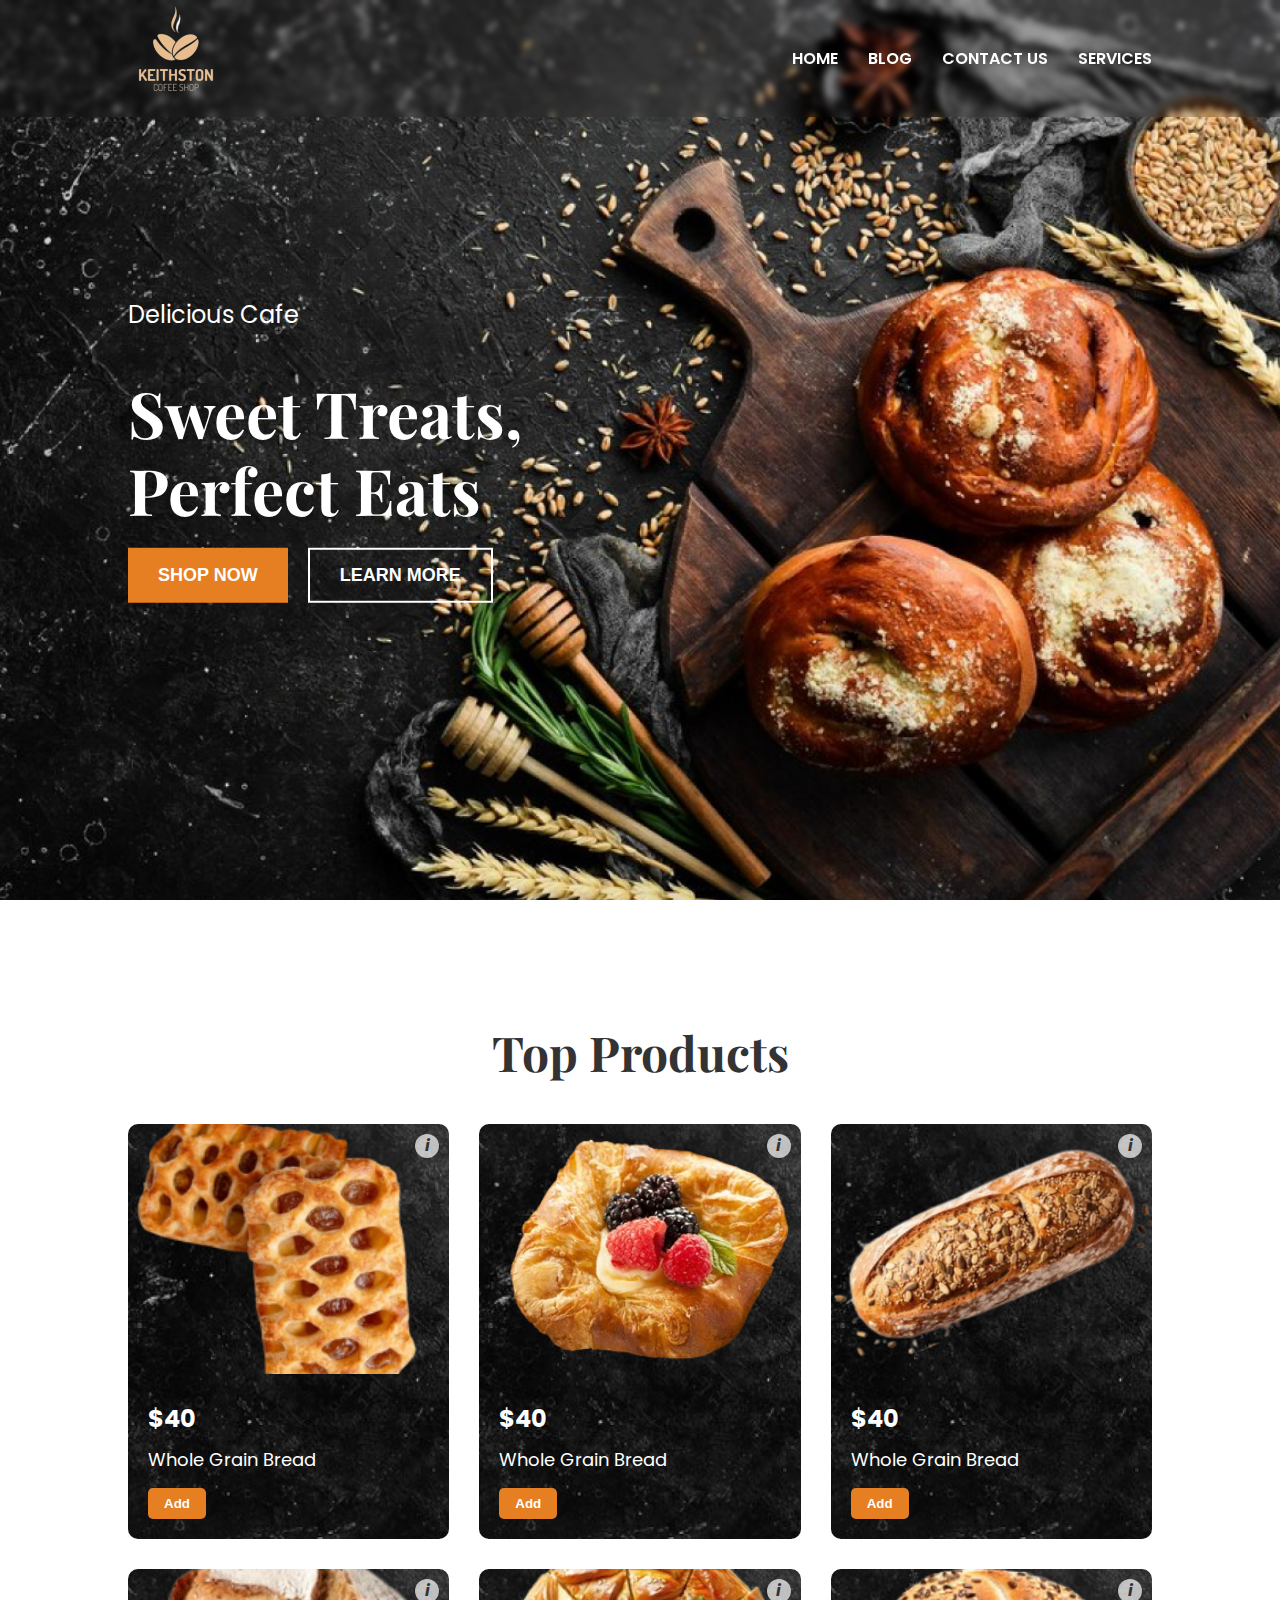
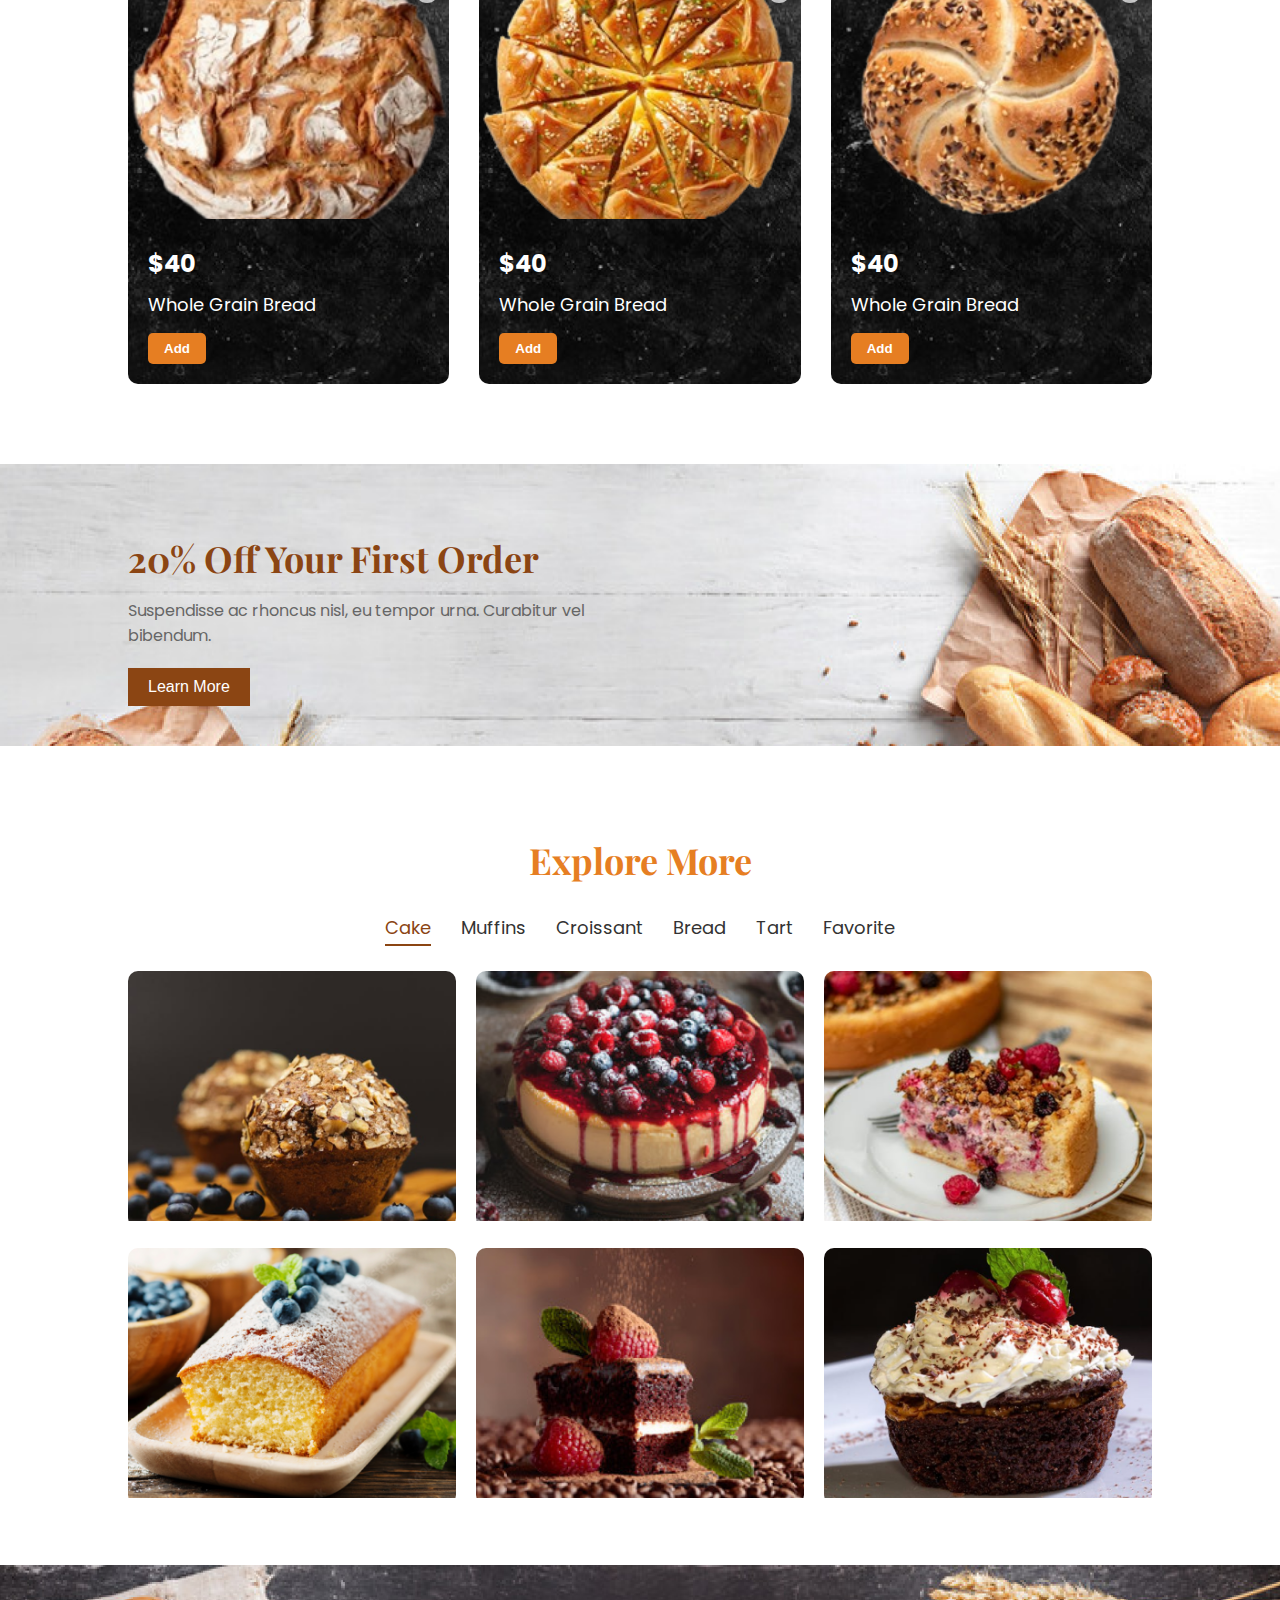
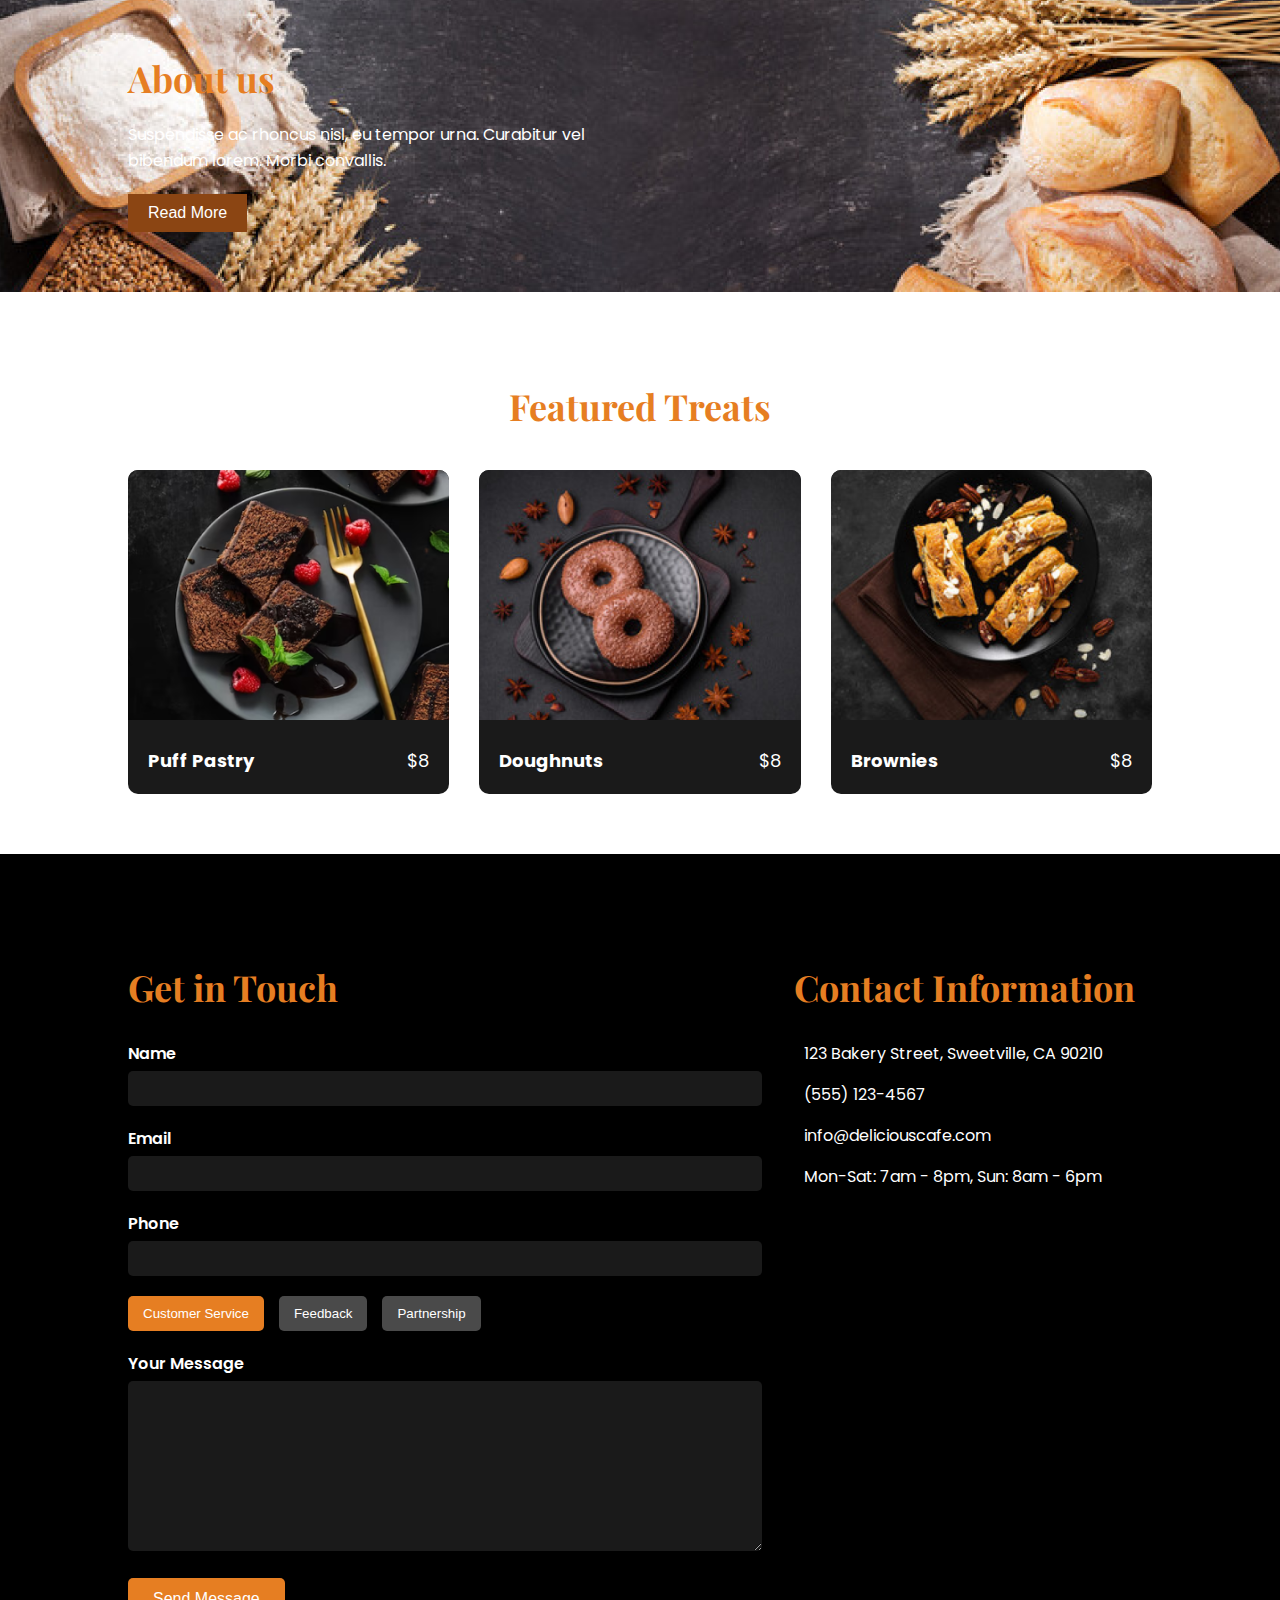
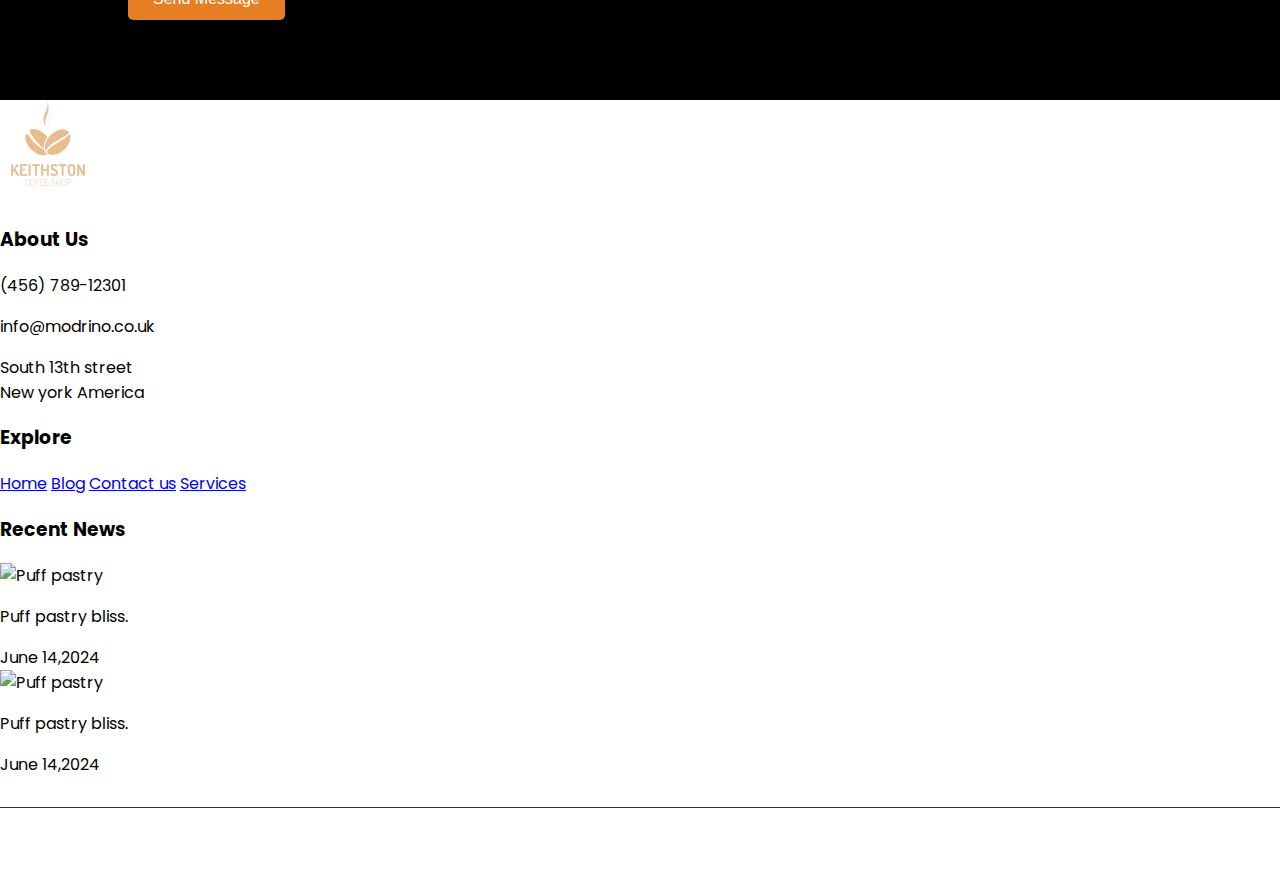
==== blog.html @ e35a1c12 "first commit" ====
<!DOCTYPE html>
<html lang="en">
<head>
    <meta charset="UTF-8">
    <meta name="viewport" content="width=device-width, initial-scale=1.0">
    <title>Delicious Cafe - Sweet Treats, Perfect Eats</title>
    <link rel="stylesheet" href="stil.css">
    <link href="https://fonts.googleapis.com/css2?family=Inter:wght@100;200;300;400;500;600;700;800;900&family=Poppins:wght@100;200;300;400;500;600;700;800;900&family=Sansita+Swashed:wght@300;400;500;600;700;800&family=League+Spartan:wght@100;200;300;400;500;600;700;800;900&display=swap"
     rel="stylesheet">
</head>
<body>
    <div class="home-container">
        <nav class="nav-bar">
            <div class="logo">
               <a href="./index.html">
                <img src="./img/Modrino__2_-removebg-preview 1.png" alt="Keith Ston">
            </a> 
            </div>
            <div class="nav-items">
                <a href="#">Home</a>
                <a href="#">Blog</a>
                <a href="#">Contact Us</a>
                <a href="#">Services</a>
            </div>
        </nav>
        <div class="content">
            <div class="subtitle">Delicious Cafe</div>
            <h1>Sweet Treats,<br>Perfect Eats</h1>
            <div class="buttons">
                <button class="btn btn-primary">Shop Now</button>
                <button class="btn btn-secondary">Learn More</button>
            </div>
        </div>
    </div>
    <section class="top-products">
        <h2>Top Products</h2>
        <div class="product-grid">
            <div class="product-card">
                <img src="./images/products/product1.png" alt="Whole Grain Bread" class="product-image">
                <div class="product-info">
                    <div class="product-price">$40</div>
                    <div class="product-name">Whole Grain Bread</div>
                    <button class="add-btn">Add</button>
                </div>
                <div class="info-icon"></div>
            </div>
            <div class="product-card">
                <img src="./images/products/product2.png" alt="Whole Grain Bread" class="product-image">
                <div class="product-info">
                    <div class="product-price">$40</div>
                    <div class="product-name">Whole Grain Bread</div>
                    <button class="add-btn">Add</button>
                </div>
                <div class="info-icon"></div>
            </div>
            <div class="product-card">
                <img src="./images/products/product3.png" alt="Whole Grain Bread" class="product-image">
                <div class="product-info">
                    <div class="product-price">$40</div>
                    <div class="product-name">Whole Grain Bread</div>
                    <button class="add-btn">Add</button>
                </div>
                <div class="info-icon"></div>
            </div>
            <div class="product-card">
                <img src="./images/products/product4.png" alt="Whole Grain Bread" class="product-image">
                <div class="product-info">
                    <div class="product-price">$40</div>
                    <div class="product-name">Whole Grain Bread</div>
                    <button class="add-btn">Add</button>
                </div>
                <div class="info-icon"></div>
            </div>
            <div class="product-card">
                <img src="./images/products/product5.png" alt="Whole Grain Bread" class="product-image">
                <div class="product-info">
                    <div class="product-price">$40</div>
                    <div class="product-name">Whole Grain Bread</div>
                    <button class="add-btn">Add</button>
                </div>
                <div class="info-icon"></div>
            </div>
            <div class="product-card">
                <img src="./images/products/product6.png" alt="Whole Grain Bread" class="product-image">
                <div class="product-info">
                    <div class="product-price">$40</div>
                    <div class="product-name">Whole Grain Bread</div>
                    <button class="add-btn">Add</button>
                </div>
                <div class="info-icon"></div>
            </div>
        </div>
    </section>
    <section class="discount-banner">
        <div class="discount-content">
            <h2 class="discount-title">20% Off Your First Order</h2>
            <p class="discount-description">Suspendisse ac rhoncus nisl, eu tempor urna. Curabitur vel bibendum.</p>
            <button class="discount-button">Learn More</button>
        </div>
        <div class="discount-image">
            <!-- <img src="./images/promotion.png" alt="Assortment of breads"> -->
        </div>
    </section>

    <section class="explore-more">
        <h2 class="explore-title">Explore More</h2>
        <div class="explore-categories">
            <div class="category active">Cake</div>
            <div class="category">Muffins</div>
            <div class="category">Croissant</div>
            <div class="category">Bread</div>
            <div class="category">Tart</div>
            <div class="category">Favorite</div>
        </div>
        <div class="explore-grid">
            <div class="explore-item">
                <img src="./images/explore/img1.png" alt="Blueberry Muffin">
            </div>
            <div class="explore-item">
                <img src="./images/explore/img2.png" alt="Berry Cheesecake">
            </div>
            <div class="explore-item">
                <img src="./images/explore/img3.png" alt="Fruit Tart">
            </div>
            <div class="explore-item">
                <img src="./images/explore/img4.png" alt="Lemon Cake">
            </div>
            <div class="explore-item">
                <img src="./images/explore/img5.png" alt="Chocolate Cake">
            </div>
            <div class="explore-item">
                <img src="./images/explore/img6.png" alt="Cupcake">
            </div>
        </div>
    </section>

    <!-- waaaaaaah bit n3ess hadi talta -->
    <section class="about-us">
        <div class="about-content">
            <h2 class="about-title">About us</h2>
            <p class="about-description">Suspendisse ac rhoncus nisl, eu tempor urna. Curabitur vel bibendum lorem. Morbi convallis.</p>
            <button class="about-button">Read More</button>
        </div>
        <div class="about-image">
            <!-- <img src="about-image-1.jpg" alt="Bread and wheat">
            <img src="about-image-2.jpg" alt="Fresh baked goods"> -->
        </div>
    </section>

    <section class="featured-treats">
        <h2 class="featured-title">Featured Treats</h2>
        <div class="featured-grid">
            <div class="featured-item">
                <img src="./images/features/brownies.png" alt="Puff Pastry">
                <div class="featured-info">
                    <span class="featured-name">Puff Pastry</span>
                    <span class="featured-price">$8</span>
                </div>
            </div>
            <div class="featured-item">
                <img src="./images/features/dougnuts.png" alt="Doughnuts">
                <div class="featured-info">
                    <span class="featured-name">Doughnuts</span>
                    <span class="featured-price">$8</span>
                </div>
            </div>
            <div class="featured-item">
                <img src="./images/features/puff-pastry.png" alt="Brownies">
                <div class="featured-info">
                    <span class="featured-name">Brownies</span>
                    <span class="featured-price">$8</span>
                </div>
            </div>
        </div>
    </section>

    <!-- contacte moi svp hh -->
    <section class="contact-section">
        <div class="contact-content">
            <div class="contact-form">
                <h2>Get in Touch</h2>
                <form>
                    <div class="form-group">
                        <label for="name">Name</label>
                        <input type="text" id="name" name="name" required>
                    </div>
                    <div class="form-group">
                        <label for="email">Email</label>
                        <input type="email" id="email" name="email" required>
                    </div>
                    <div class="form-group">
                        <label for="phone">Phone</label>
                        <input type="tel" id="phone" name="phone">
                    </div>
                    <div class="message-type">
                        <button type="button" class="active">Customer Service</button>
                        <button type="button">Feedback</button>
                        <button type="button">Partnership</button>
                    </div>
                    <div class="form-group">
                        <label for="message">Your Message</label>
                        <textarea id="message" name="message" required></textarea>
                    </div>
                    <button type="submit" class="submit-btn">Send Message</button>
                </form>
            </div>
            <div class="contact-info">
                <h2>Contact Information</h2>
                <p><i class="fas fa-map-marker-alt"></i> 123 Bakery Street, Sweetville, CA 90210</p>
                <p><i class="fas fa-phone"></i> (555) 123-4567</p>
                <p><i class="fas fa-envelope"></i> info@deliciouscafe.com</p>
                <p><i class="fas fa-clock"></i> Mon-Sat: 7am - 8pm, Sun: 8am - 6pm</p>
            </div>
        </div>
        </section>
        <!-- about hna         -->
        <footer class="footer">
            <div class="footer-content">
                <div class="footer-section">
                    <div class="footer-logo">
                        <img src="./images/logo.png" alt="Keithston logo">
                       
                    </div>
                    <h3>About Us</h3>
                    <p>(456) 789-12301</p>
                    <p>info@modrino.co.uk</p>
                    <p>South 13th street<br>New york America</p>
                    <div class="social-icons">
                        <a href="#"><i class="fab fa-facebook-f"></i></a>
                        <a href="#"><i class="fab fa-pinterest-p"></i></a>
                        <a href="#"><i class="fab fa-whatsapp"></i></a>
                        <a href="#"><i class="fab fa-instagram"></i></a>
                    </div>
                </div>
                <div class="footer-section">
                    <h3>Explore</h3>
                    <a href="#">Home</a>
                    <a href="#">Blog</a>
                    <a href="#">Contact us</a>
                    <a href="#">Services</a>
                </div>
                <div class="footer-section">
                    <h3>Recent News</h3>
                    <div class="recent-news">
                        <img src="pastry1.jpg" alt="Puff pastry">
                        <div class="news-content">
                            <p>Puff pastry bliss.</p>
                            <span class="news-date">June 14,2024</span>
                        </div>
                    </div>
                    <div class="recent-news">
                        <img src="pastry2.jpg" alt="Puff pastry">
                        <div class="news-content">
                            <p>Puff pastry bliss.</p>
                            <span class="news-date">June 14,2024</span>
                        </div>
                    </div>
                </div>
            </div>
            <div class="footer-bottom">
                <p>&copy; 2024 Bake House. All rights reserved</p>
            </div>
        </footer>
</body>
</html>
---- stil.css ----
@import url('https://fonts.googleapis.com/css2?family=Playfair+Display:wght@700&family=Poppins:wght@400;600&display=swap');

body, html {
    margin: 0;
    padding: 0;
    font-family: 'Poppins', sans-serif;
    height: 100%;
   
}
.home-container {
    background-image: url('./img/Rectangle\ 10\ \(1\).png'); 
    background-size: cover;
    background-position: center;
    height: 100vh;
    position: relative;
}
.nav-bar {
    background-color: rgba(6, 0, 0, 0.1);
    height: 117px;
    width: 100vw;
    position: fixed;
    top: 0;
    left: 0;
    display: flex;
    justify-content: space-between;
    align-items: center;
    padding: 0 10%;
    box-sizing: border-box;
    z-index: 1000;
    backdrop-filter: blur(3px);}
.nav-items {
    display: flex;
    gap: 30px;
}
.nav-items a {
    color: #fff;
    text-decoration: none;
    font-size: 16px;
    font-weight: 600;
    text-transform: uppercase;
}
.logo {
    color: #fff;
    font-size: 24px;
    font-weight: bold;
}
.content {
    position: absolute;
    top: 50%;
    left: 10%;
    transform: translateY(-50%);
    color: #fff;
    z-index: 10;
}
h1 {
    font-family: 'Playfair Display', serif;
    font-size: 64px;
    margin-bottom: 20px;
    line-height: 1.2;
}
.buttons {
    display: flex;
    gap: 20px;
}
.btn {
    padding: 15px 30px;
    font-size: 18px;
    font-weight: 600;
    border: none;
    cursor: pointer;
    text-transform: uppercase;
    transition: all 0.3s ease;
}
.btn-primary {
    background-color: #e67e22;
    color: white;
}
.btn-secondary {
    background-color: transparent;
    color: white;
    border: 2px solid white;
}
.btn:hover {
    opacity: 0.9;
}
.subtitle {
    font-size: 24px;
    margin-bottom: 40px;
}
.top-products {
    padding: 80px 10%;
    background-color: #fff;
}

.top-products h2 {
    font-family: 'Playfair Display', serif;
    font-size: 48px;
    text-align: center;
    margin-bottom: 40px;
    color: #333;
}

.product-grid {
    display: grid;
    grid-template-columns: repeat(auto-fit, minmax(300px, 1fr));
    gap: 30px;
}

.product-card {
    background-image: url(./images/products/product-bg.png);
    background-size: cover; /* Ensures the image covers the entire card */
    background-position: center;
    border-radius: 10px;
    overflow: hidden;
    position: relative;
    color: white;
}

.product-image {
    /* background-image: url(./images/products/product-bg.png); */
    width: 100%;
    height: 250px;
    object-fit: cover;
}

.product-info {
    padding: 20px;
    color: #fff;
}

.product-price {
    font-size: 24px;
    font-weight: bold;
    margin-bottom: 10px;
}

.product-name {
    font-size: 18px;
    margin-bottom: 15px;
}

.add-btn {
    background-color: #e67e22;
    color: #fff;
    border: none;
    padding: 8px 16px;
    border-radius: 5px;
    cursor: pointer;
    font-weight: bold;
    transition: background-color 0.3s ease;
}

.add-btn:hover {
    background-color: #d35400;
}

.info-icon {
    position: absolute;
    top: 10px;
    right: 10px;
    width: 24px;
    height: 24px;
    background-color: rgba(255, 255, 255, 0.7);
    border-radius: 50%;
    display: flex;
    justify-content: center;
    align-items: center;
    cursor: pointer;
}

.info-icon::after {
    content: "i";
    font-style: italic;
    font-weight: bold;
    color: #333;
}
.discount-banner {
    background-image: url(./images/promotion.png);
    background-size: cover;
    background-color: #f5f5f5;
    padding: 40px 10%;
    display: flex;
    align-items: center;
    justify-content: space-between;
}

.discount-content {
    flex: 1;
}

.discount-title {
    font-family: 'Playfair Display', serif;
    font-size: 36px;
    color: #8B4513;
    margin-bottom: 15px;
}

.discount-description {
    font-size: 16px;
    color: #666;
    margin-bottom: 20px;
}

.discount-button {
    background-color: #8B4513;
    color: white;
    border: none;
    padding: 10px 20px;
    font-size: 16px;
    cursor: pointer;
    transition: background-color 0.3s ease;
}

.discount-button:hover {
    background-color: #A0522D;
}

.discount-image {
    
    flex: 1;
    text-align: right;
}

.discount-image img {
    max-width: 100%;
    height: auto;
}

.explore-more {
    padding: 60px 10%;
}

.explore-title {
    font-family: 'Playfair Display', serif;
    font-size: 36px;
    text-align: center;
    margin-bottom: 30px;
}

.explore-categories {
    display: flex;
    justify-content: center;
    margin-bottom: 30px;
}

.category {
    margin: 0 15px;
    font-size: 18px;
    color: #333;
    cursor: pointer;
    position: relative;
}

.category.active {
    color: #8B4513;
}

.category.active::after {
    content: '';
    position: absolute;
    bottom: -5px;
    left: 0;
    width: 100%;
    height: 2px;
    background-color: #8B4513;
}

.explore-grid {
    display: grid;
    grid-template-columns: repeat(3, 1fr);
    gap: 20px;
}

.explore-item {
    border-radius: 10px;
    overflow: hidden;
}

.explore-item img {
    width: 100%;
    height: 250px;
    object-fit: cover;
    transition: transform 0.3s ease;
}

.explore-item:hover img {
    transform: scale(1.05);
}


/* third fraaaaaaame  */
.about-us {
    background-image: url(./images/about.png);
    background-size: cover;
    background-color: #1a1a1a;
    color: white;
    padding: 60px 10%;
    display: flex;
    align-items: center;
    justify-content: space-between;
}

.about-content {
    flex: 1;
    padding-right: 40px;
}

.about-title {
    font-family: 'Playfair Display', serif;
    font-size: 36px;
    margin-bottom: 20px;
}

.about-description {
    font-size: 16px;
    line-height: 1.6;
    margin-bottom: 20px;
}

.about-button {
    background-color: #8B4513;
    color: white;
    border: none;
    padding: 10px 20px;
    font-size: 16px;
    cursor: pointer;
    transition: background-color 0.3s ease;
}

.about-button:hover {
    background-color: #A0522D;
}

.about-image {
    flex: 1;
    display: flex;
    justify-content: space-between;
}

.about-image img {
    max-width: 48%;
    height: auto;
    object-fit: cover;
}

.featured-treats {
    padding: 60px 10%;
    background-color: white;
}

.featured-title {
    font-family: 'Playfair Display', serif;
    font-size: 36px;
    text-align: center;
    margin-bottom: 40px;
}

.featured-grid {
    display: grid;
    grid-template-columns: repeat(3, 1fr);
    gap: 30px;
}

.featured-item {
    background-color: #1a1a1a;
    border-radius: 10px;
    overflow: hidden;
}

.featured-item img {
    width: 100%;
    height: 250px;
    object-fit: cover;
}

.featured-info {
    padding: 20px;
    color: white;
    display: flex;
    justify-content: space-between;
    align-items: center;
}

.featured-name {
    font-size: 18px;
    font-weight: bold;
}

.featured-price {
    font-size: 18px;
}


/* yahoooooooooooooooo contact */
.contact-section {
    background-color: #000000;
    color: #fff;
    padding: 80px 10%;
    background-image: url('bakery-background.jpg');
    background-size: cover;
    background-position: center;
    position: relative;
}

/* /.contact-section::before {
    content: '';
    position: absolute;
    top: 0;
    left: 0;
    right: 0;
    bottom: 0;
    background: rgba(0, 0, 0, 0.7);
    z-index: 1;
}  */

.contact-content {
    position: relative;
    z-index: 2;
    display: flex;
    justify-content: space-between;
}

.contact-form {
    flex-basis: 60%;
}

.contact-info {
    flex-basis: 35%;
}

h2 {
    font-family: 'Playfair Display', serif;
    font-size: 36px;
    color: #e67e22;
    /* margin-bottom: 30px; */
}

.form-group {
    margin-bottom: 20px;
}

label {
    display: block;
    margin-bottom: 5px;
    font-weight: 600;
}

input, textarea {
    width: 100%;
    padding: 10px;
    border: none;
    background-color: rgba(255, 255, 255, 0.1);
    color: #fff;
    border-radius: 5px;
}

textarea {
    height: 150px;
}

.message-type {
    display: flex;
    gap: 15px;
    margin-bottom: 20px;
}

.message-type button {
    padding: 10px 15px;
    border: none;
    background-color: #4a4a4a;
    color: #fff;
    cursor: pointer;
    border-radius: 5px;
    transition: background-color 0.3s ease;
}

.message-type button.active {
    background-color: #e67e22;
}

.submit-btn {
    background-color: #e67e22;
    color: #fff;
    border: none;
    padding: 12px 25px;
    font-size: 16px;
    cursor: pointer;
    border-radius: 5px;
    transition: background-color 0.3s ease;
}

.submit-btn:hover {
    background-color: #d35400;
}

.contact-info p {
    margin-bottom: 15px;
}

.contact-info i {
    margin-right: 10px;
    color: #e67e22;
}
/* about us */
#About-us{
    
    
    background-color: #A0522D;
    background-image: url(./images/footer/footer-bg.png);
    background-size: cover ;
    position: relative;
      background-position: center;  
      padding: 60px 10%;
     
    
    
    

}
.about{

     display: flex;
     justify-content: space-between;
     align-items: center;
    border-bottom: solid 2px gray;
     
}
.loogo{
    /* justify-self: ; */
    margin-left: 1%;
}
.co_img{
    /* background-color: green; */
   display: flex ;
     width: 350px;
     display: flex;
     justify-content: space-around;    
     align-items: center;

}
.lst{
    display: flex;
    width: 200px;
    gap: 13px;
    
}
.about h2{
    
      margin-right: 0%;
     font-size: large;
    justify-self: end;
    /* justify-self: start; */
    /* align-self: start;  */
}
.finish{
    padding: 40px;
    display: flex;
    flex-direction: row;
    color: #fff;
    /* background-color: #d35400; */
    justify-content: space-between;
    gap: 5%;
}

.ab div{
    padding: 10px;
}

.ac div{
    padding: 10px;
}
.ad div{
    /* background-color: #f5f5f5; */
    padding: 10px;
    /* padding-left: 20px; */
}
.min-card{
    display: flex;
}
.min-card2{
    display: flex;
}
.ad{
    display: flex;
    flex-direction: column;
    justify-self: end;
}
.footer-bottom{
    color: #fff;
    text-align: center;
    margin-top: 30px;
    padding-top: 20px;
    border-top: 1px solid #333;
}




























































































































/* .footer {
    background-color: #1a1a1a;
    color: #e0c9a6;
    padding: 50px 10%;
}

.footer-content {
    display: flex;
    justify-content: space-between;
    flex-wrap: wrap;
}

.footer-section {
    flex: 1;
    margin-right: 30px;
    min-width: 200px;
}

.footer-logo {
    display: flex;
    align-items: center;
    margin-bottom: 20px;
}

.footer-logo img {
    width: 30px;
    margin-right: 10px;
}

.footer-logo span {
    font-size: 20px;
    font-weight: bold;
}

.footer h3 {
    margin-bottom: 20px;
    font-size: 18px;
}

.footer p, .footer a {
    color: #e0c9a6;
    text-decoration: none;
    margin-bottom: 10px;
    display: block;
}

.social-icons {
    display: flex;
    margin-top: 20px;
}

.social-icons a {
    margin-right: 15px;
    font-size: 20px;
}

.recent-news {
    display: flex;
    align-items: center;
    margin-bottom: 15px;
}

.recent-news img {
    width: 50px;
    height: 50px;
    object-fit: cover;
    margin-right: 10px;
}

.news-content {
    font-size: 14px;
}

.news-date {
    font-size: 12px;
    color: #888;
}

.footer-bottom {
    text-align: center;
    margin-top: 30px;
    padding-top: 20px;
    border-top: 1px solid #333;
} */
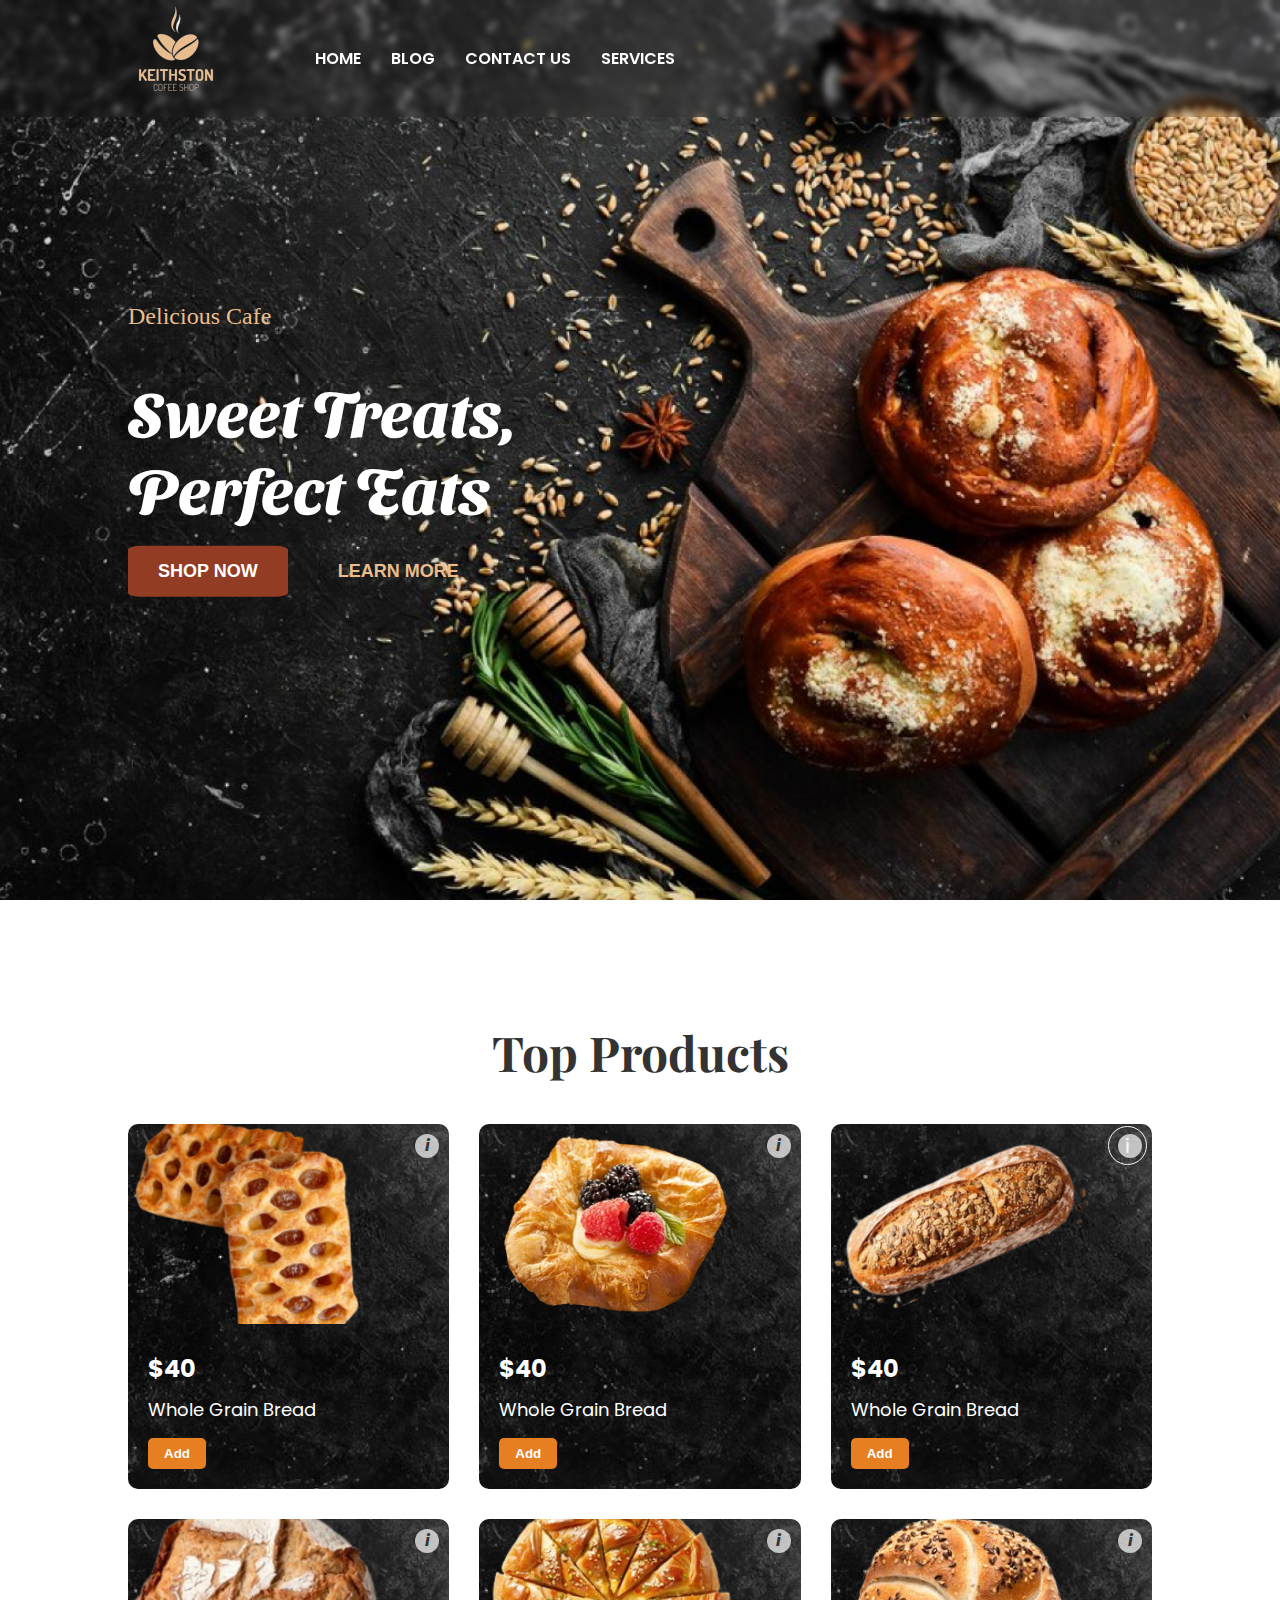
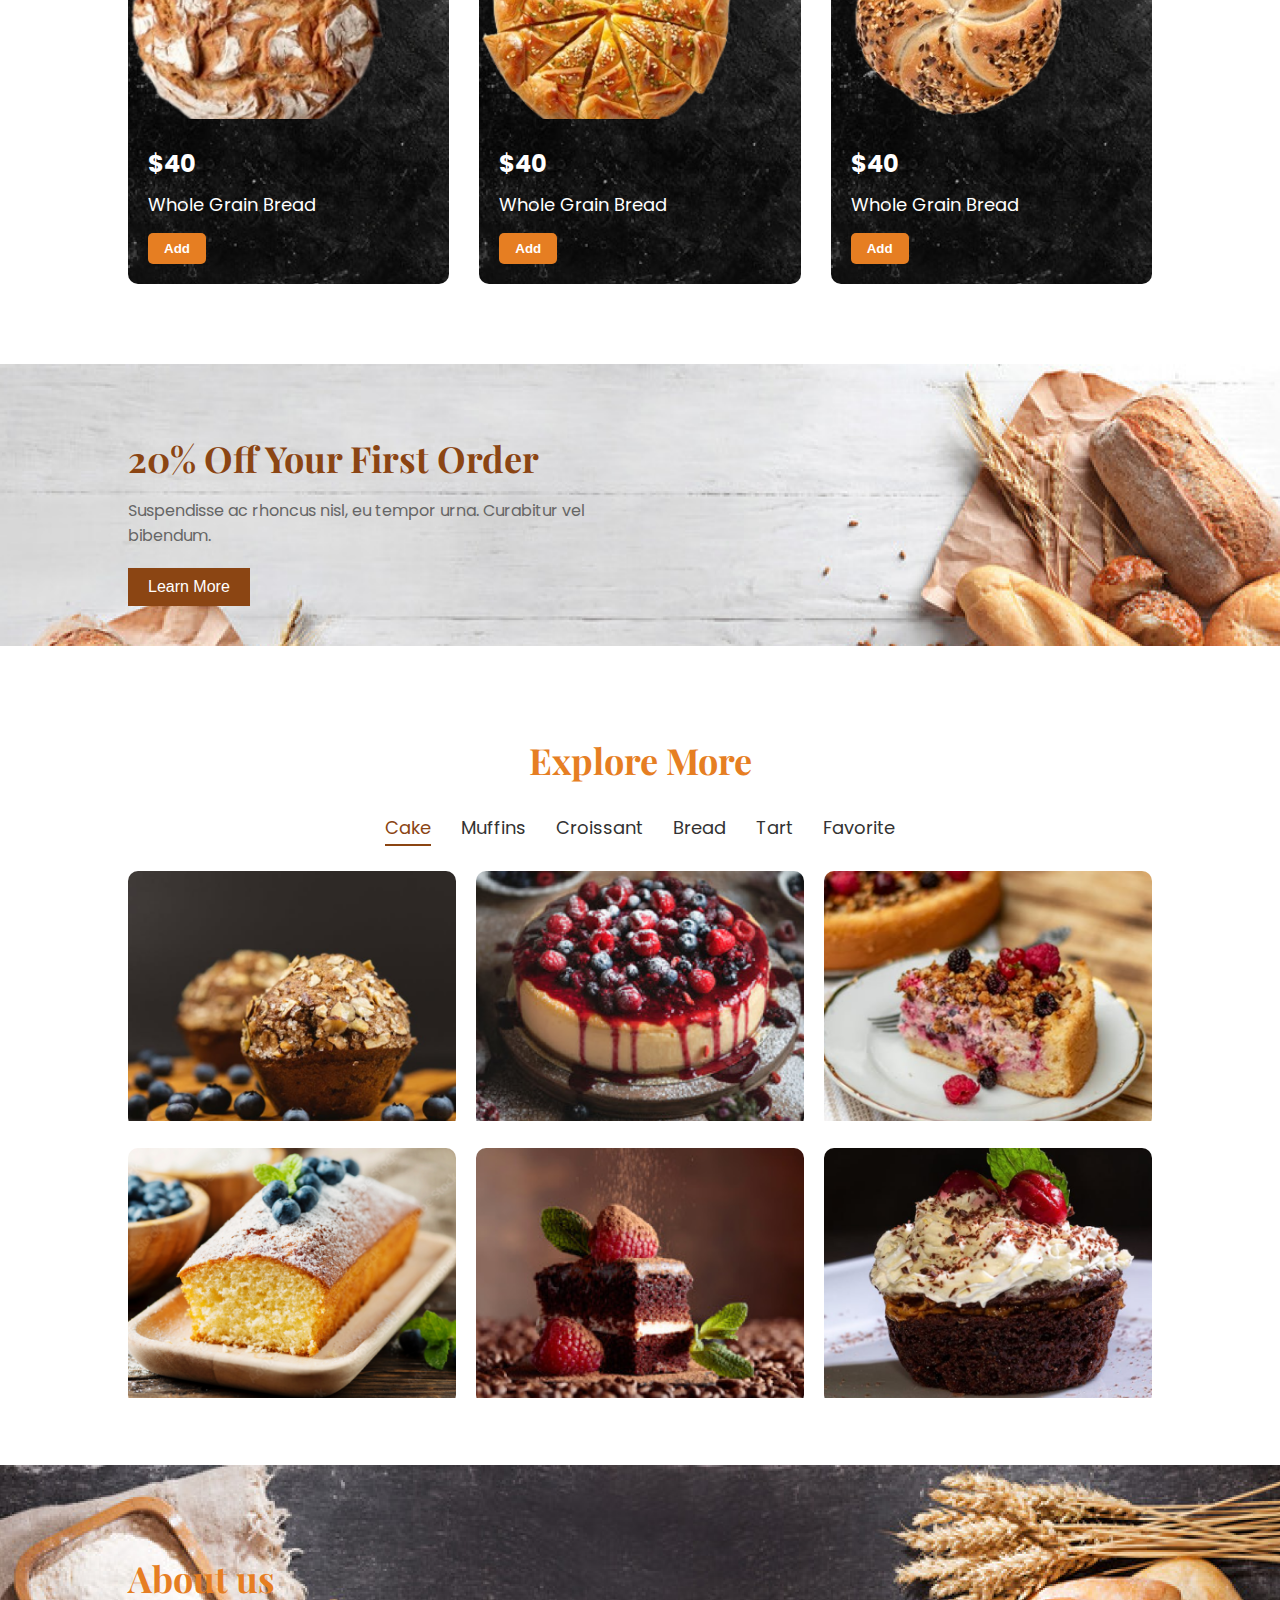
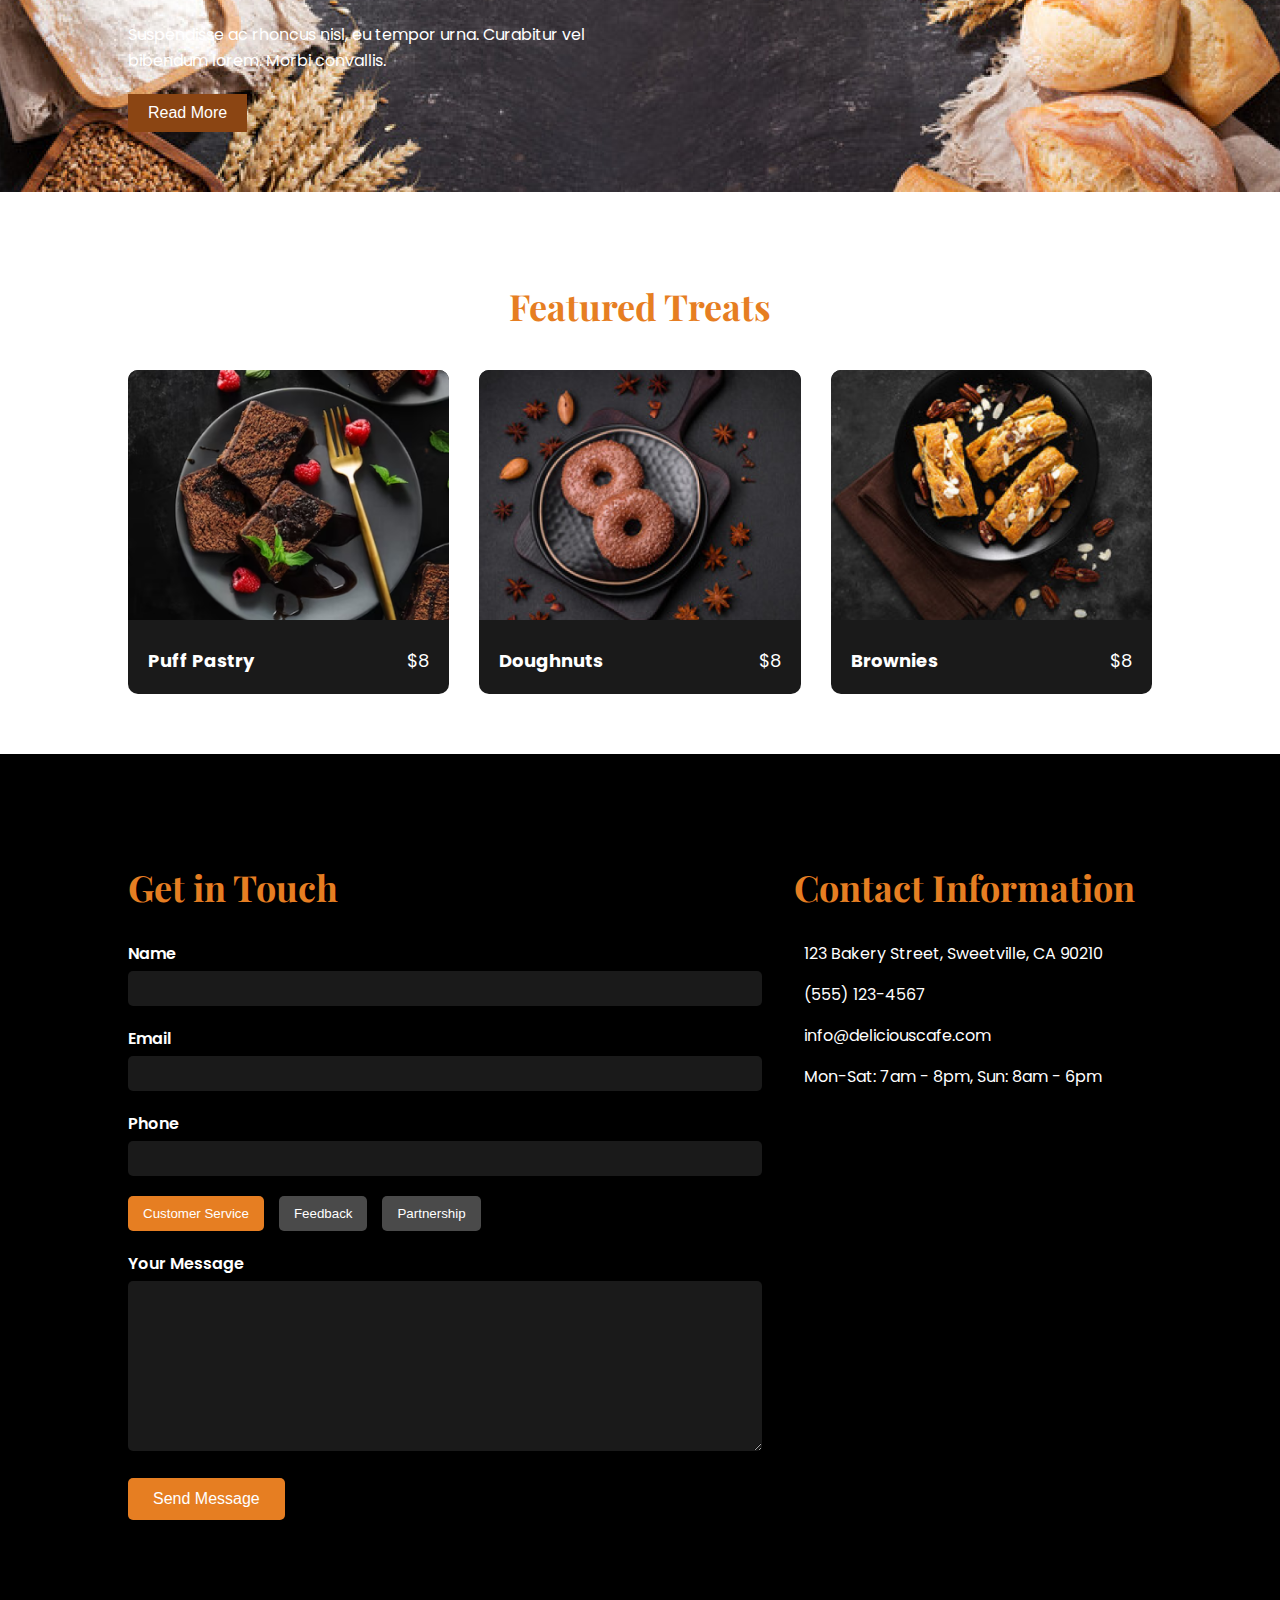
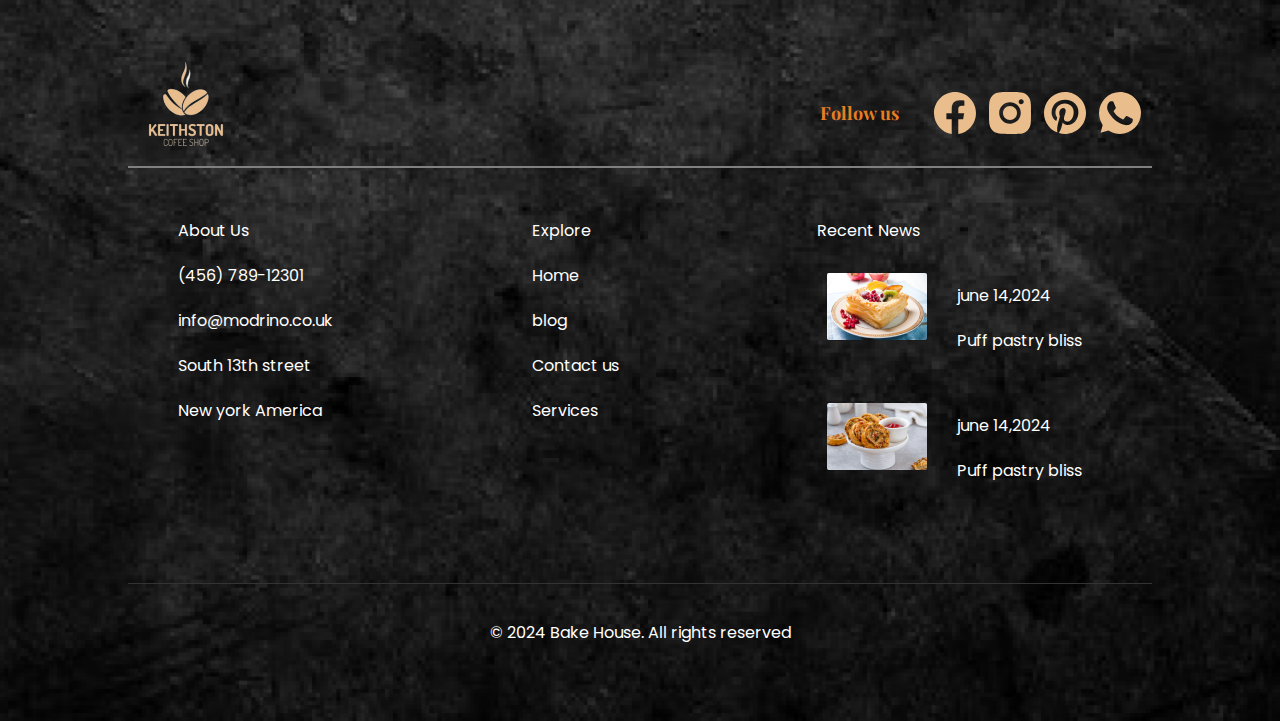
==== commit 934840f1: "pl" ====
--- a/blog.html
+++ b/blog.html
@@ -17,10 +17,10 @@
             </a> 
             </div>
             <div class="nav-items">
-                <a href="#">Home</a>
-                <a href="#">Blog</a>
-                <a href="#">Contact Us</a>
-                <a href="#">Services</a>
+                <a href="./index.html#home-container">Home</a>
+                <a href="./blog.html#1o">Blog</a>
+                <a href="./contact.html#o3">Contact Us</a>
+                <a href="./Services.html#o2">Services</a>
             </div>
         </nav>
         <div class="content">
@@ -32,7 +32,11 @@
             </div>
         </div>
     </div>
-    <section class="top-products">
+    <section id="home"></section>
+<section id="blog"></section>
+<section id="contact"></section>
+<section id="services"></section>
+    <section  class="top-products" id="1o">
         <h2>Top Products</h2>
         <div class="product-grid">
             <div class="product-card">
@@ -60,7 +64,7 @@
                     <div class="product-name">Whole Grain Bread</div>
                     <button class="add-btn">Add</button>
                 </div>
-                <div class="info-icon"></div>
+                <div class="info-icon"> <img src="./svg logs/i.svg"> </div>
             </div>
             <div class="product-card">
                 <img src="./images/products/product4.png" alt="Whole Grain Bread" class="product-image">
@@ -102,7 +106,7 @@
         </div>
     </section>
 
-    <section class="explore-more">
+    <section class="explore-more" id="o2">
         <h2 class="explore-title">Explore More</h2>
         <div class="explore-categories">
             <div class="category active">Cake</div>
@@ -175,7 +179,7 @@
     </section>
 
     <!-- contacte moi svp hh -->
-    <section class="contact-section">
+    <section class="contact-section" id="o3">
         <div class="contact-content">
             <div class="contact-form">
                 <h2>Get in Touch</h2>
@@ -214,52 +218,57 @@
         </div>
         </section>
         <!-- about hna         -->
-        <footer class="footer">
-            <div class="footer-content">
-                <div class="footer-section">
-                    <div class="footer-logo">
-                        <img src="./images/logo.png" alt="Keithston logo">
-                       
-                    </div>
-                    <h3>About Us</h3>
-                    <p>(456) 789-12301</p>
-                    <p>info@modrino.co.uk</p>
-                    <p>South 13th street<br>New york America</p>
-                    <div class="social-icons">
-                        <a href="#"><i class="fab fa-facebook-f"></i></a>
-                        <a href="#"><i class="fab fa-pinterest-p"></i></a>
-                        <a href="#"><i class="fab fa-whatsapp"></i></a>
-                        <a href="#"><i class="fab fa-instagram"></i></a>
-                    </div>
-                </div>
-                <div class="footer-section">
-                    <h3>Explore</h3>
-                    <a href="#">Home</a>
-                    <a href="#">Blog</a>
-                    <a href="#">Contact us</a>
-                    <a href="#">Services</a>
-                </div>
-                <div class="footer-section">
-                    <h3>Recent News</h3>
-                    <div class="recent-news">
-                        <img src="pastry1.jpg" alt="Puff pastry">
-                        <div class="news-content">
-                            <p>Puff pastry bliss.</p>
-                            <span class="news-date">June 14,2024</span>
-                        </div>
-                    </div>
-                    <div class="recent-news">
-                        <img src="pastry2.jpg" alt="Puff pastry">
-                        <div class="news-content">
-                            <p>Puff pastry bliss.</p>
-                            <span class="news-date">June 14,2024</span>
-                        </div>
-                    </div>
-                </div>
-            </div>
-            <div class="footer-bottom">
-                <p>&copy; 2024 Bake House. All rights reserved</p>
-            </div>
-        </footer>
+    <footer id="About-us">
+        <div class="about">
+          <div class="loogo"  ><a href="#"><img src="./images/logo.png"></a></div>
+          
+            <div class="co_img">
+                
+                <h2>Follow us</h2>
+                
+               <div class="lst"> <img src="./svg logs/facebook.svg" alt="facebook">
+                <img src="./svg logs/instagram.svg" alt="instagram">
+                <img src="./svg logs/pinterest.svg" alt="pinterest">
+                <img id="omy" src="./svg logs/whatsapp.svg" alt="whatsapp"></div>
+            </div>  
+
+        </div>
+
+        <div class="finish">
+            <div class="ab">
+        <div>About Us</div>
+        <div>(456) 789-12301</div>
+        <div>info@modrino.co.uk</div>
+        <div>South 13th street</div>
+        <div>New york America</div>
+        </div>
+        <div class="ac">
+            <div>Explore</div>
+            <div>Home</div>
+            <div>blog</div>
+            <div>Contact us</div>
+            <div>Services</div>
+            </div>
+            <div class="ad">
+                <div>Recent News</div>
+                <div class="min-card">
+                    <div><img src="./images/footer/footer-img1.png"></div>
+                   <div> <div>june 14,2024</div>
+                    <div>Puff pastry bliss</div></div>
+                </div>
+                
+                <div class="min-card2">
+                    <div><img src="./images/footer/footer-img2.png"></div>
+                    <div><div>june 14,2024</div>
+                    <div>Puff pastry bliss</div>
+                </div>
+                </div>
+                </div>
+    </div>
+
+    <div class="footer-bottom">
+        <p>&copy; 2024 Bake House. All rights reserved</p>
+    </div>
+    </footer>
 </body>
 </html>--- a/stil.css
+++ b/stil.css
@@ -19,18 +19,23 @@
     height: 117px;
     width: 100vw;
     position: fixed;
+    gap: 100px;
     top: 0;
     left: 0;
     display: flex;
-    justify-content: space-between;
+    justify-content: start;
     align-items: center;
     padding: 0 10%;
     box-sizing: border-box;
     z-index: 1000;
     backdrop-filter: blur(3px);}
 .nav-items {
-    display: flex;
+    /* background-color: #A0522D; */
+    display: flex;
+    justify-content: start;
+    margin-left: 0%;
     gap: 30px;
+    justify-self: start;
 }
 .nav-items a {
     color: #fff;
@@ -38,8 +43,18 @@
     font-size: 16px;
     font-weight: 600;
     text-transform: uppercase;
-}
+    transition: color 0.3s ease;
+}
+.nav-items a.active {
+    color: rgba(233, 189, 140, 1); /* Change this to your desired active color */
+}
+.nav-items a:hover {
+    color: rgba(233, 189, 140, 1); /* Change this to your desired hover color */
+}
+
 .logo {
+    
+    
     color: #fff;
     font-size: 24px;
     font-weight: bold;
@@ -52,11 +67,19 @@
     color: #fff;
     z-index: 10;
 }
+
+.nav-items a:hover {
+    color: rgba(233, 189, 140, 1); /* Change this to your desired active/hover color */
+}
 h1 {
-    font-family: 'Playfair Display', serif;
+    font-family: 'Sansita Swashed';
     font-size: 64px;
     margin-bottom: 20px;
     line-height: 1.2;
+}
+.subtitle{
+    color: rgba(233, 189, 140, 1);
+    font-family: 'Semi Bold';
 }
 .buttons {
     display: flex;
@@ -72,13 +95,15 @@
     transition: all 0.3s ease;
 }
 .btn-primary {
-    background-color: #e67e22;
+    background-color: rgba(147, 60, 36, 1);
     color: white;
+    border-radius: 8%;
 }
 .btn-secondary {
     background-color: transparent;
-    color: white;
-    border: 2px solid white;
+    color: rgba(233, 189, 140, 1);
+    /* border: 2px solid white; */
+    border-radius: 8%;
 }
 .btn:hover {
     opacity: 0.9;
@@ -118,8 +143,8 @@
 
 .product-image {
     /* background-image: url(./images/products/product-bg.png); */
-    width: 100%;
-    height: 250px;
+    width: 80%;
+    height: 200px;
     object-fit: cover;
 }
 
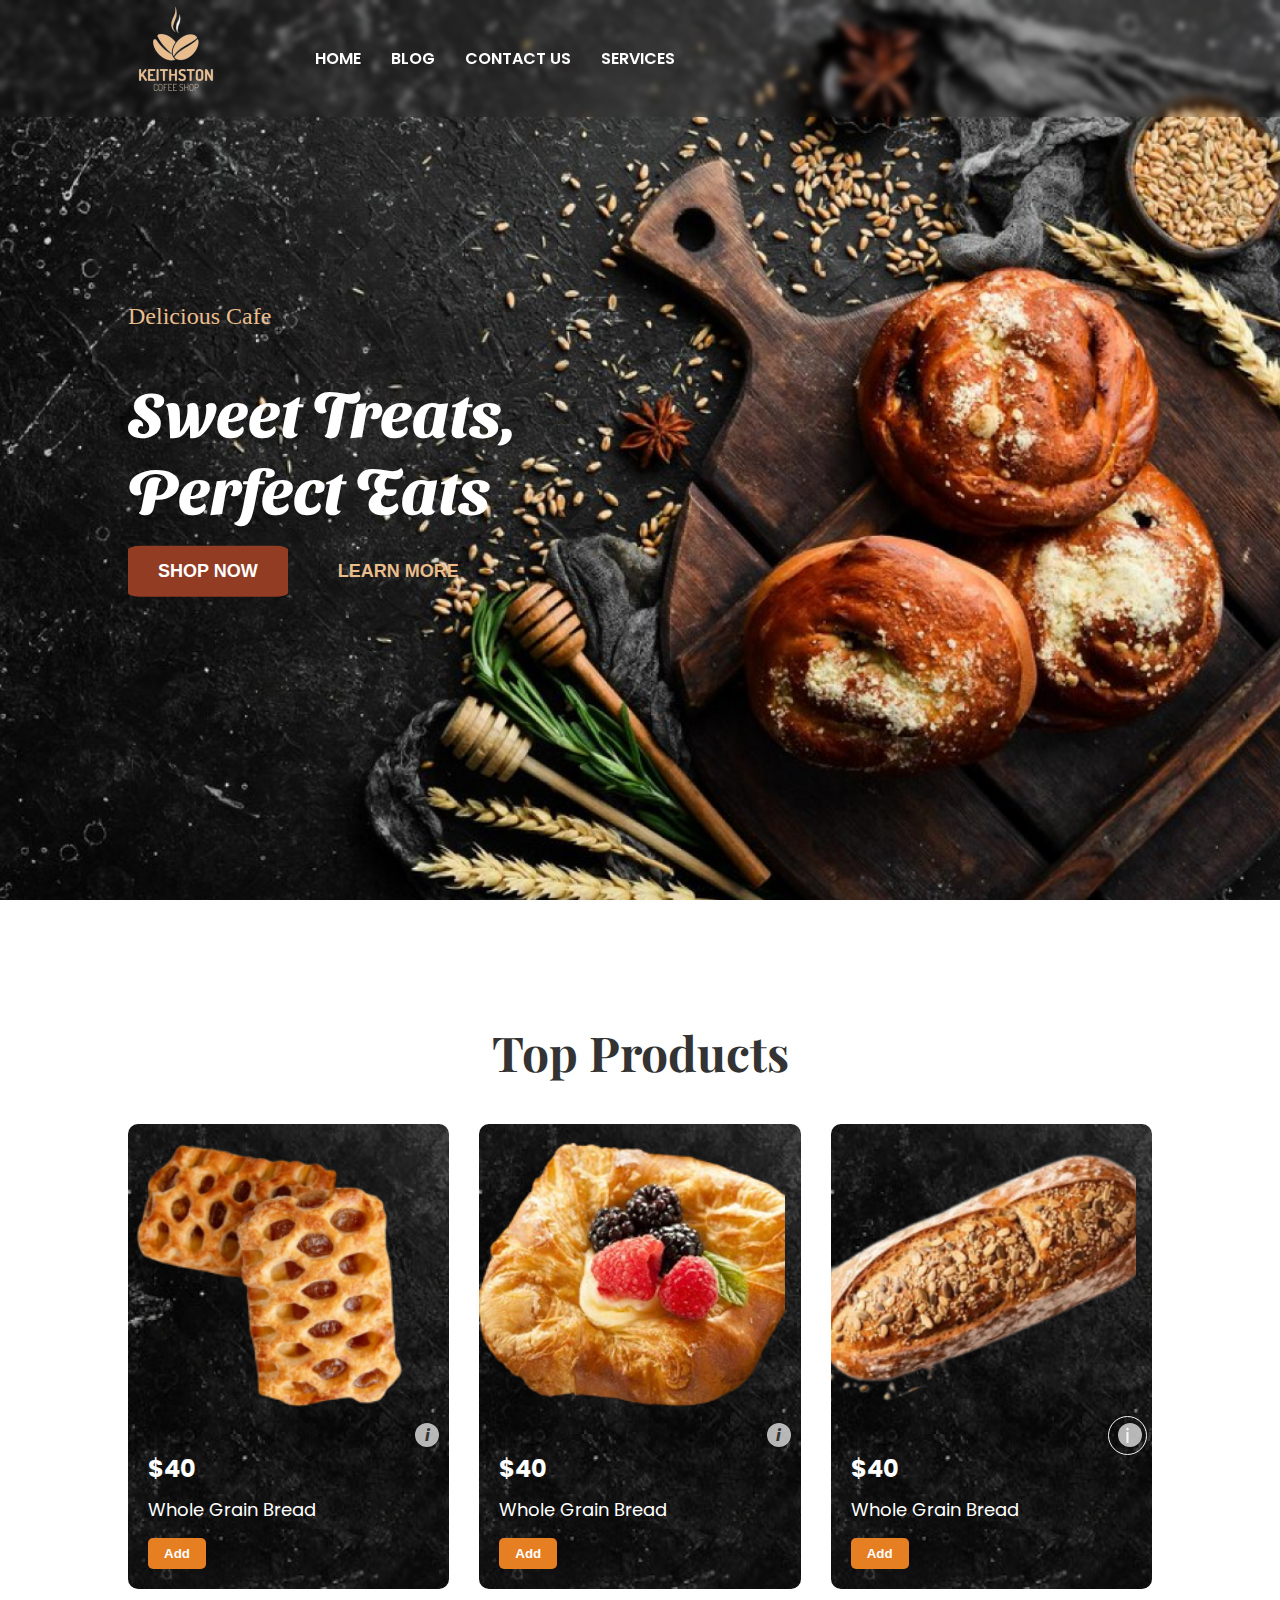
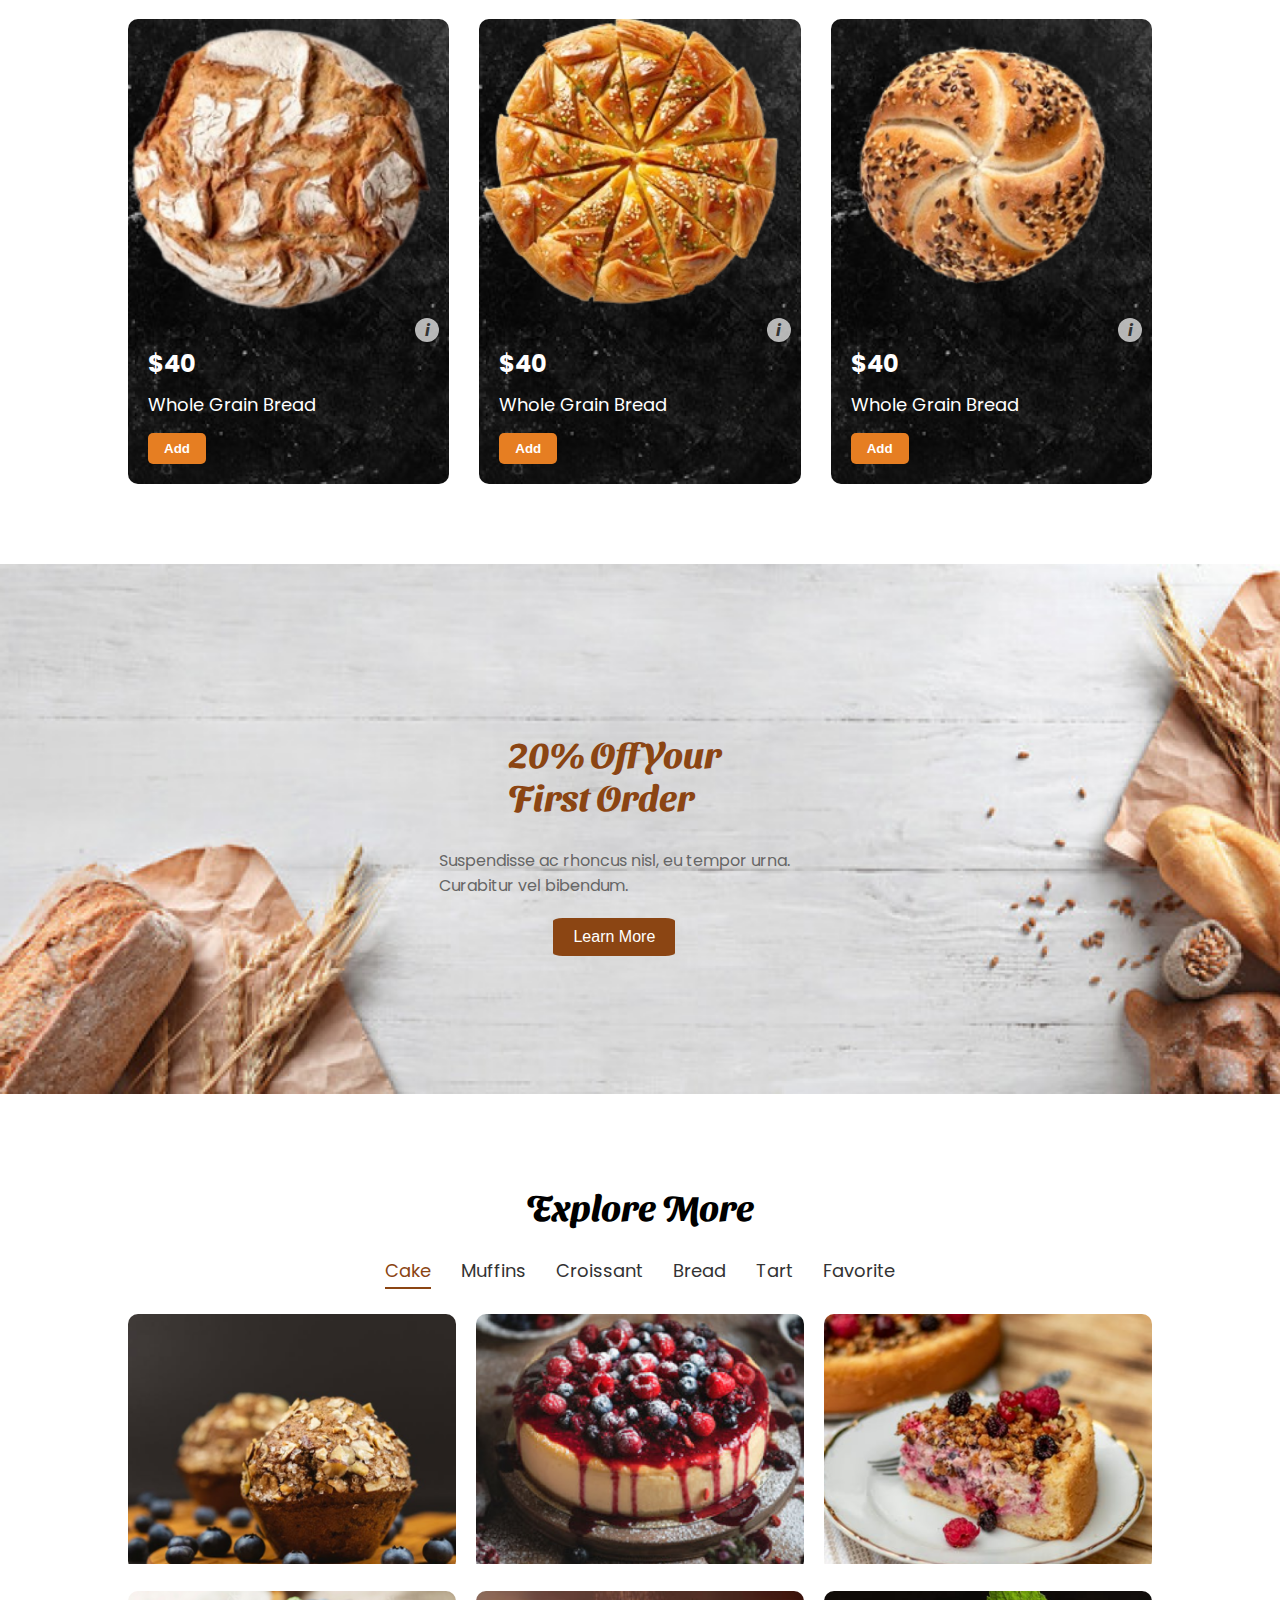
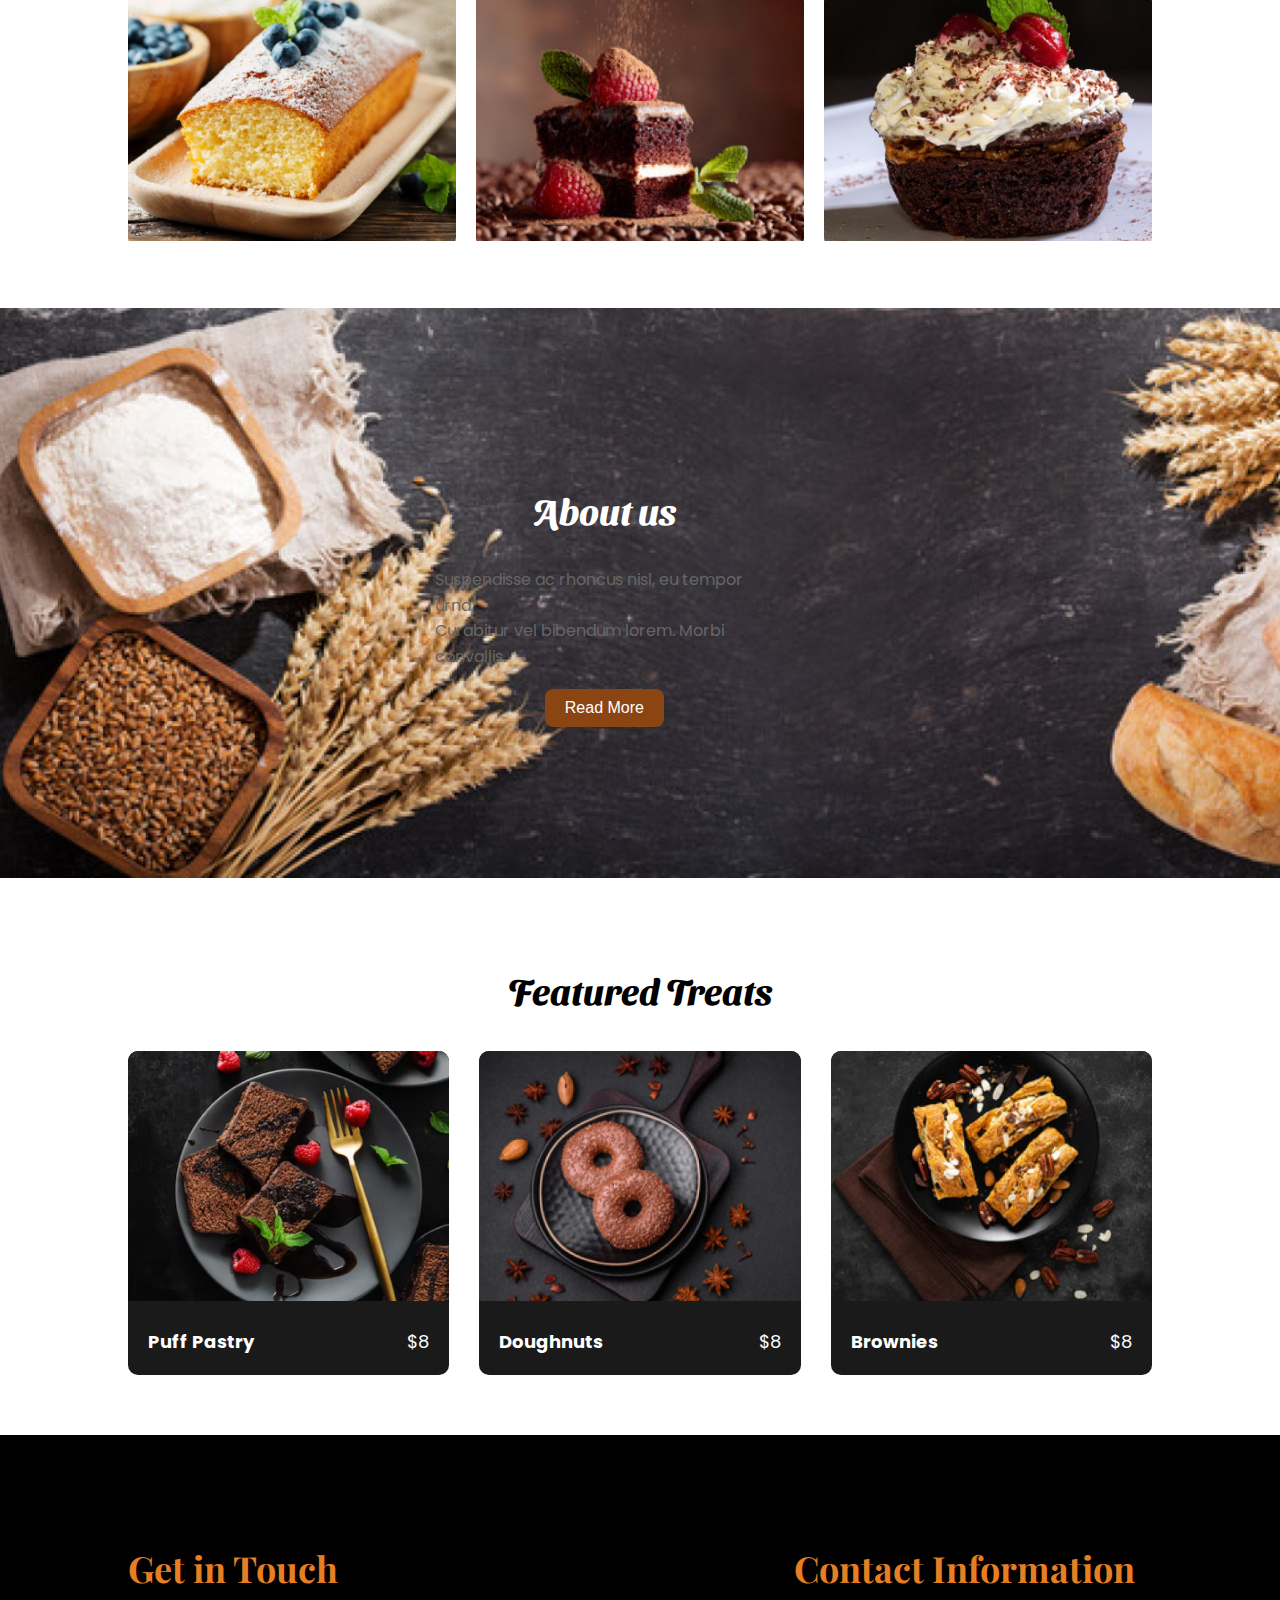
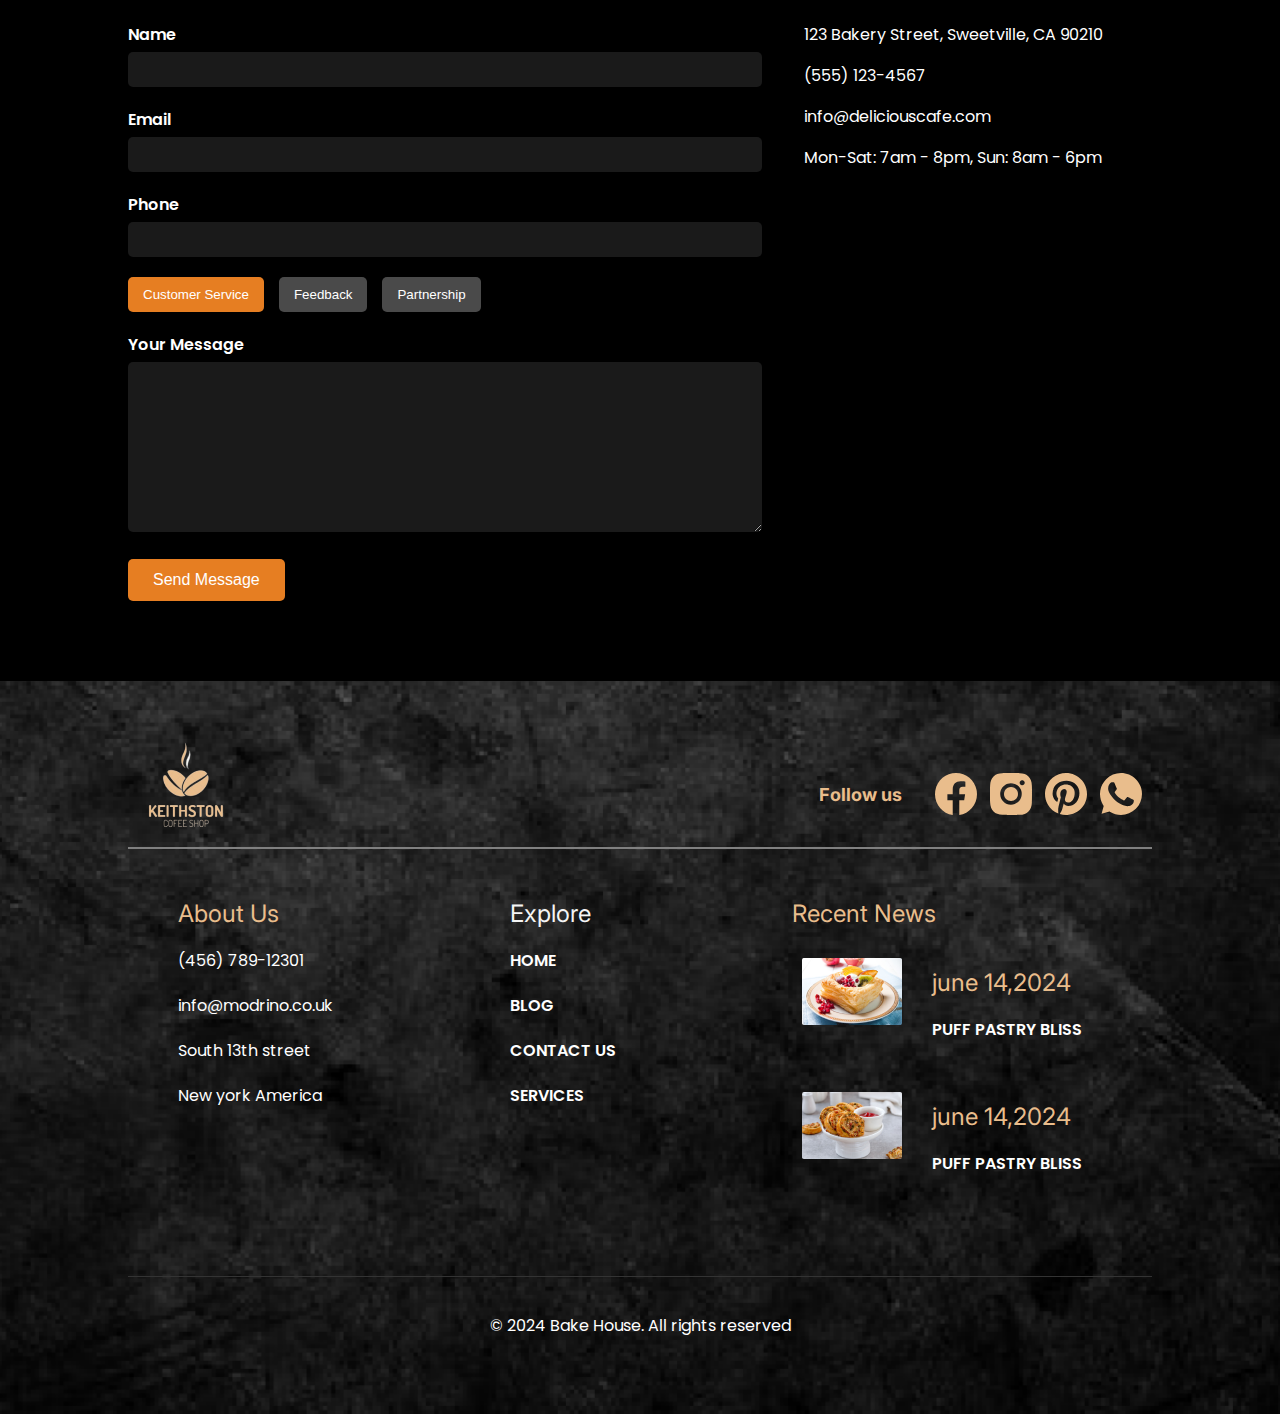
==== commit adf02f1d: "batal tslak f2A5ER tanya" ====
--- a/blog.html
+++ b/blog.html
@@ -9,7 +9,7 @@
      rel="stylesheet">
 </head>
 <body>
-    <div class="home-container">
+    <div class="home-container" id="ho">
         <nav class="nav-bar">
             <div class="logo">
                <a href="./index.html">
@@ -17,7 +17,7 @@
             </a> 
             </div>
             <div class="nav-items">
-                <a href="./index.html#home-container">Home</a>
+                <a href="./index.html#ho">Home</a>
                 <a href="./blog.html#1o">Blog</a>
                 <a href="./contact.html#o3">Contact Us</a>
                 <a href="./Services.html#o2">Services</a>
@@ -97,8 +97,8 @@
     </section>
     <section class="discount-banner">
         <div class="discount-content">
-            <h2 class="discount-title">20% Off Your First Order</h2>
-            <p class="discount-description">Suspendisse ac rhoncus nisl, eu tempor urna. Curabitur vel bibendum.</p>
+            <h2 class="discount-title">20% Off Your <br>First Order</h2>
+            <p class="discount-description">      Suspendisse ac rhoncus nisl, eu tempor urna. <br>Curabitur vel bibendum.</p>
             <button class="discount-button">Learn More</button>
         </div>
         <div class="discount-image">
@@ -142,7 +142,7 @@
     <section class="about-us">
         <div class="about-content">
             <h2 class="about-title">About us</h2>
-            <p class="about-description">Suspendisse ac rhoncus nisl, eu tempor urna. Curabitur vel bibendum lorem. Morbi convallis.</p>
+            <p class="about-description">Suspendisse ac rhoncus nisl, eu tempor urna.<br> Curabitur vel bibendum lorem. Morbi convallis.</p>
             <button class="about-button">Read More</button>
         </div>
         <div class="about-image">
@@ -151,7 +151,7 @@
         </div>
     </section>
 
-    <section class="featured-treats">
+    <section class="featured-treats" id="ob">
         <h2 class="featured-title">Featured Treats</h2>
         <div class="featured-grid">
             <div class="featured-item">
@@ -236,31 +236,31 @@
 
         <div class="finish">
             <div class="ab">
-        <div>About Us</div>
+        <div class="hh">About Us</div>
         <div>(456) 789-12301</div>
         <div>info@modrino.co.uk</div>
         <div>South 13th street</div>
         <div>New york America</div>
         </div>
         <div class="ac">
-            <div>Explore</div>
-            <div>Home</div>
-            <div>blog</div>
-            <div>Contact us</div>
-            <div>Services</div>
+            <div class="hh"> Explore</div>
+            <div><a href="#ho">HOME</a></div>
+            <div><a href="#1o">blog</a></div>
+            <div><a href="#o2">Contact us</a></div>
+            <div><a href="#o3">Services</a></div>
             </div>
             <div class="ad">
-                <div>Recent News</div>
+                <div class="hh">Recent News</div>
                 <div class="min-card">
-                    <div><img src="./images/footer/footer-img1.png"></div>
-                   <div> <div>june 14,2024</div>
-                    <div>Puff pastry bliss</div></div>
+                    <div><a href="#ob"><img src="./images/footer/footer-img1.png"></a></div>
+                   <div> <div class="hh">june 14,2024</div>
+                    <div><a href="#ob">Puff pastry bliss</a></div></div>
                 </div>
                 
                 <div class="min-card2">
-                    <div><img src="./images/footer/footer-img2.png"></div>
-                    <div><div>june 14,2024</div>
-                    <div>Puff pastry bliss</div>
+                    <div><a href="#ob"><img src="./images/footer/footer-img2.png"></a></div>
+                    <div><div class="hh">june 14,2024</div>
+                    <div><a href="#ob">Puff pastry bliss</a></div>
                 </div>
                 </div>
                 </div>
--- a/stil.css
+++ b/stil.css
@@ -112,6 +112,10 @@
     font-size: 24px;
     margin-bottom: 40px;
 }
+h2{
+    font-family: 'Sansita Swashed';
+    color: #000000;
+}
 .top-products {
     padding: 80px 10%;
     background-color: #fff;
@@ -136,6 +140,7 @@
     background-size: cover; /* Ensures the image covers the entire card */
     background-position: center;
     border-radius: 10px;
+    
     overflow: hidden;
     position: relative;
     color: white;
@@ -143,8 +148,8 @@
 
 .product-image {
     /* background-image: url(./images/products/product-bg.png); */
-    width: 80%;
-    height: 200px;
+    width: 95%;
+    height: 300px;
     object-fit: cover;
 }
 
@@ -201,6 +206,7 @@
 }
 .discount-banner {
     background-image: url(./images/promotion.png);
+    height: 50vh;
     background-size: cover;
     background-color: #f5f5f5;
     padding: 40px 10%;
@@ -210,11 +216,16 @@
 }
 
 .discount-content {
+    display: flex;
+    flex-direction: column;
+    justify-content: center;
+    align-items: center;
     flex: 1;
+    margin-left: 30%;
 }
 
 .discount-title {
-    font-family: 'Playfair Display', serif;
+    font-family: 'Sansita Swashed';
     font-size: 36px;
     color: #8B4513;
     margin-bottom: 15px;
@@ -230,6 +241,7 @@
     background-color: #8B4513;
     color: white;
     border: none;
+    border-radius: 8%;
     padding: 10px 20px;
     font-size: 16px;
     cursor: pointer;
@@ -256,9 +268,10 @@
 }
 
 .explore-title {
-    font-family: 'Playfair Display', serif;
+    font-family: 'Sansita Swashed';
     font-size: 36px;
     text-align: center;
+    color: #000000;
     margin-bottom: 30px;
 }
 
@@ -319,6 +332,7 @@
     background-size: cover;
     background-color: #1a1a1a;
     color: white;
+    height: 50vh;
     padding: 60px 10%;
     display: flex;
     align-items: center;
@@ -326,17 +340,24 @@
 }
 
 .about-content {
+    display: flex;
+    flex-direction: column;
+    justify-content: center;
+    align-items: center;
     flex: 1;
     padding-right: 40px;
+    margin-left: 30%;
 }
 
 .about-title {
-    font-family: 'Playfair Display', serif;
+    font-family: 'Sansita Swashed';
     font-size: 36px;
     margin-bottom: 20px;
+    color: white;
 }
 
 .about-description {
+    color: #666;
     font-size: 16px;
     line-height: 1.6;
     margin-bottom: 20px;
@@ -346,6 +367,7 @@
     background-color: #8B4513;
     color: white;
     border: none;
+    border-radius: 8px;
     padding: 10px 20px;
     font-size: 16px;
     cursor: pointer;
@@ -374,7 +396,8 @@
 }
 
 .featured-title {
-    font-family: 'Playfair Display', serif;
+    font-family: 'Sansita Swashed';
+    color: #000000;
     font-size: 36px;
     text-align: center;
     margin-bottom: 40px;
@@ -570,7 +593,8 @@
     
 }
 .about h2{
-    
+    font-family: 'inter';
+    color: rgba(233, 189, 140, 1);
       margin-right: 0%;
      font-size: large;
     justify-self: end;
@@ -590,9 +614,25 @@
 .ab div{
     padding: 10px;
 }
-
+.ac a{
+    color: #fff;
+    text-decoration: none;
+    font-size: 16px;
+    font-weight: 600;
+    text-transform: uppercase;
+    transition: color 0.3s ease;
+}
 .ac div{
     padding: 10px;
+    color: #f5f5f5;
+}
+.ad a{
+    color: #fff;
+    text-decoration: none;
+    font-size: 16px;
+    font-weight: 600;
+    text-transform: uppercase;
+    transition: color 0.3s ease;
 }
 .ad div{
     /* background-color: #f5f5f5; */
@@ -617,11 +657,16 @@
     padding-top: 20px;
     border-top: 1px solid #333;
 }
-
-
-
-
-
+.hh{
+    color: rgba(233, 189, 140, 1);
+    font-size: x-large;
+    font-family: 'inter';
+}
+
+
+.info-icon{
+    margin-top: 90%;
+}
 
 
 
